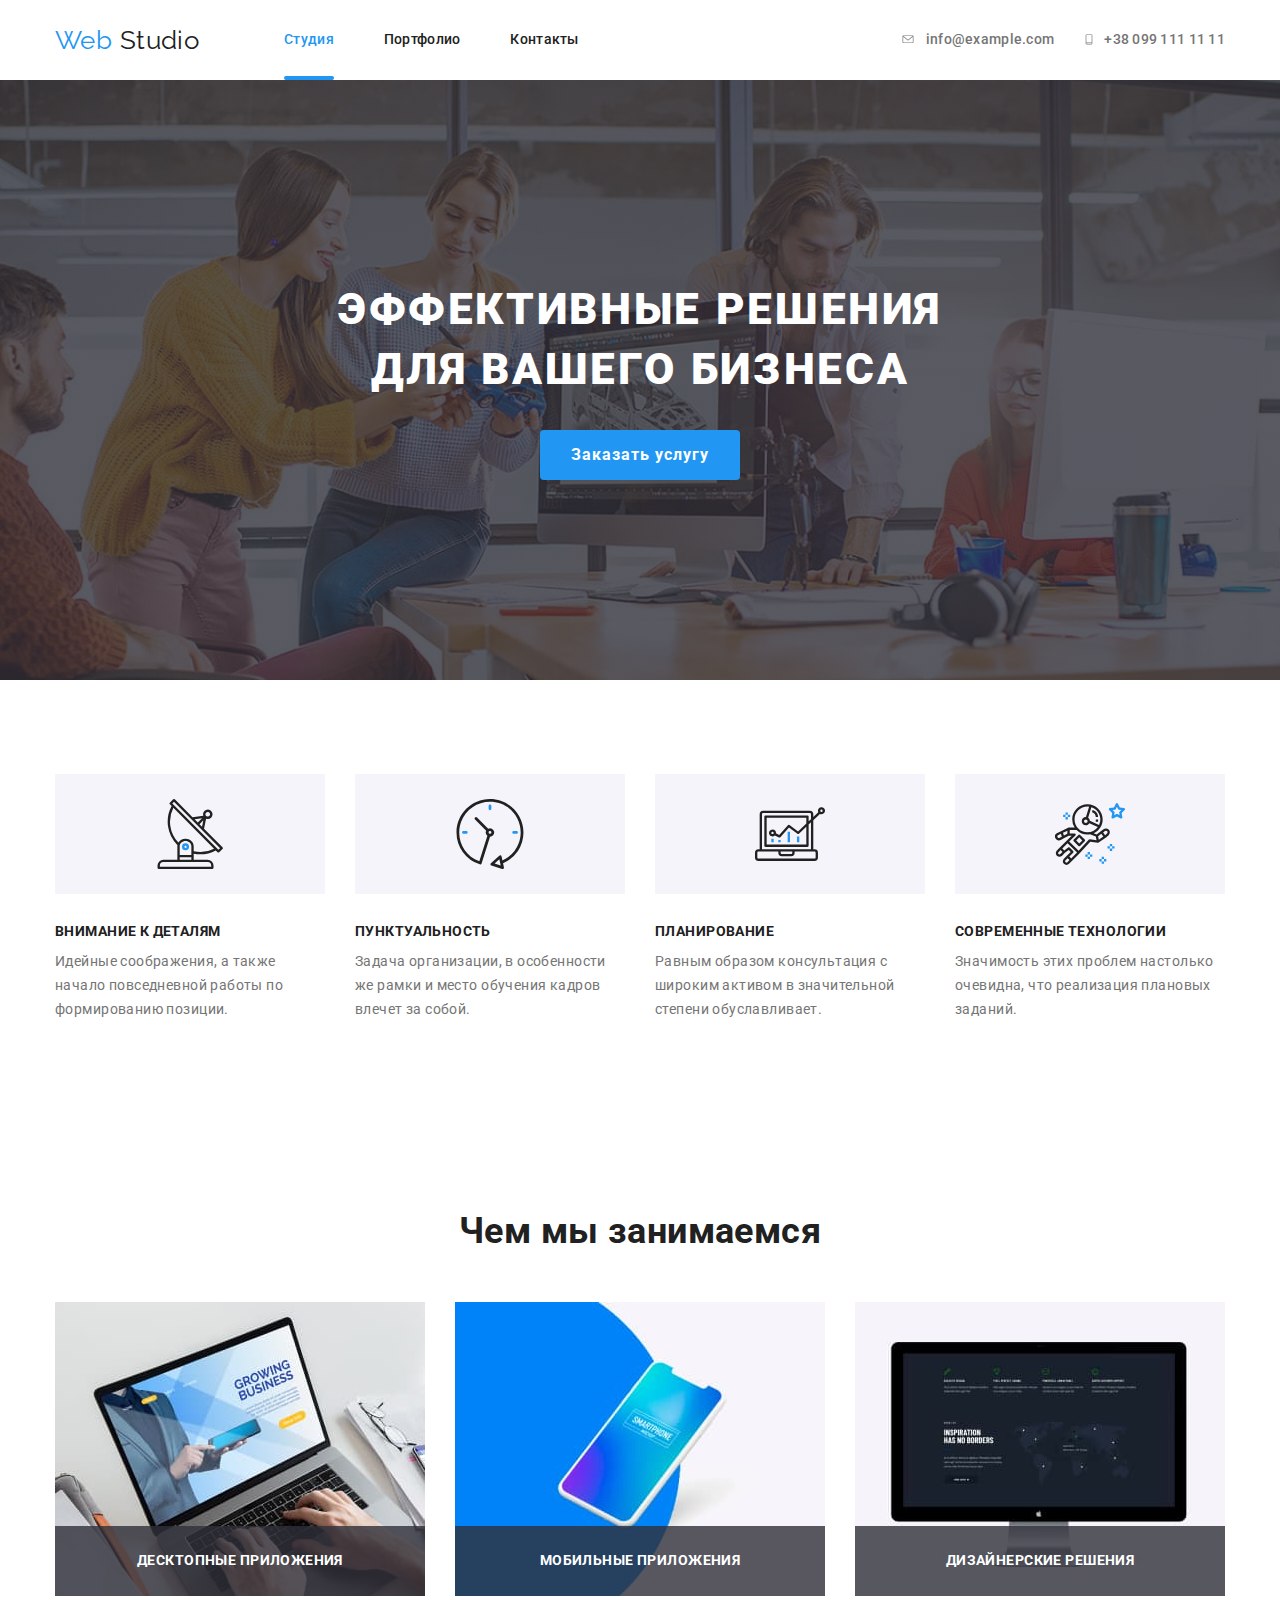
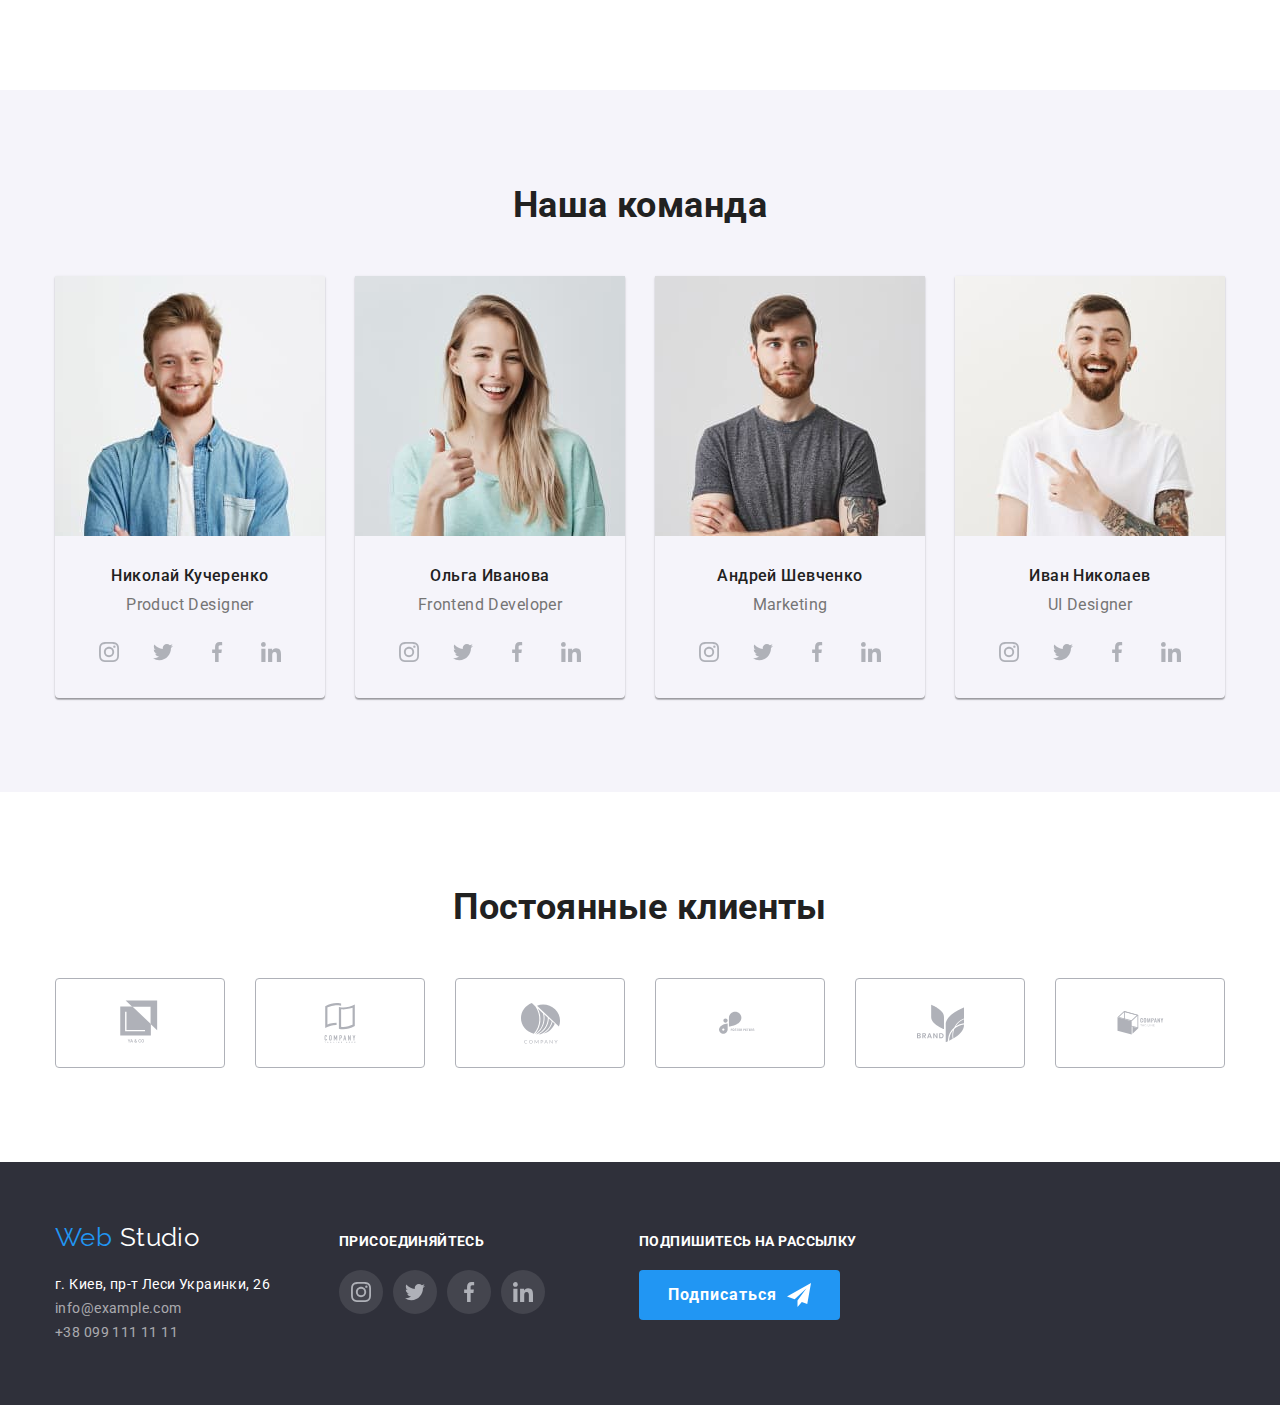
==== index.html @ bb0ca339 "Added copy of previous work" ====
<!DOCTYPE html>
<html lang="ru">
  <head>
    <meta charset="UTF-8" />
    <meta http-equiv="X-UA-Compatible" content="IE=edge" />
    <meta name="viewport" content="width=device-width, initial-scale=1.0" />
    <title>Web Studio</title>
    <!-- <link rel="preconnect" href="https://fonts.googleapis.com" />
    <link rel="preconnect" href="https://fonts.gstatic.com" crossorigin /> -->
    <link
      href="https://fonts.googleapis.com/css2?family=Raleway:wght@700&family=Roboto:wght@400;500;700;900&display=swap"
      rel="stylesheet"
    />
    <link
      rel="stylesheet"
      href="https://cdnjs.cloudflare.com/ajax/libs/modern-normalize/1.1.0/modern-normalize.min.css"
    />
    <link rel="stylesheet" href="./css/styles.css" />
  </head>
  <body>
    <header>
      <div class="container main-nav">
        <nav class="nav-part">
          <a href="/" class="logo">Web <span class="logo-part">Studio</span></a>

          <ul class="site-nav list">
            <li class="item"><a href="/" class="link current">Студия</a></li>
            <li class="item"><a href="./portfolio.html" class="link">Портфолио</a></li>
            <li class="item"><a href="" class="link">Контакты</a></li>
          </ul>
        </nav>

        <ul class="auth-nav list">
          <li class="item">
            <a href="mailto:info@example.com" class="link">
              <svg class="icon-auth" width="16" height="11">
                <use href="./images/icons.svg#envelope"></use>
              </svg>
              info@example.com</a
            >
          </li>
          <li class="item">
            <a href="tel:+380991111111" class="link">
              <svg class="icon-auth" width="10" height="15">
                <use href="./images/icons.svg#phone"></use>
              </svg>
              +38 099 111 11 11</a
            >
          </li>
        </ul>
      </div>
    </header>

    <main>
      <section class="hero overlay">
        <div class="hero-container">
          <h1 class="hero-title">Эффективные решения для вашего бизнеса</h1>
          <button type="button" class="button" data-modal-open>Заказать услугу</button>
        </div>
      </section>

      <section class="benefits section">
        <div class="container">
          <h2 class="title visually-hidden">Наши преимущества</h2>
          <ul class="list">
            <li class="item">
              <div class="icon">
                <svg class="icon-benefits">
                  <use href="./images/icons.svg#satellite"></use>
                </svg>
              </div>
              <h3 class="upper subtitle">Внимание к деталям</h3>
              <p class="description">
                Идейные соображения, а также начало повседневной работы по формированию позиции.
              </p>
            </li>
            <li class="item">
              <div class="icon">
                <svg class="icon-benefits">
                  <use href="./images/icons.svg#clock"></use>
                </svg>
              </div>
              <h3 class="upper subtitle">Пунктуальность</h3>
              <p class="description">
                Задача организации, в особенности же рамки и место обучения кадров влечет за собой.
              </p>
            </li>
            <li class="item">
              <div class="icon">
                <svg class="icon-benefits">
                  <use href="./images/icons.svg#diagram"></use>
                </svg>
              </div>
              <h3 class="upper subtitle">Планирование</h3>
              <p class="description">
                Равным образом консультация с широким активом в значительной степени обуславливает.
              </p>
            </li>
            <li class="item">
              <div class="icon">
                <svg class="icon-benefits">
                  <use href="./images/icons.svg#astronaut"></use>
                </svg>
              </div>
              <h3 class="upper subtitle">Современные технологии</h3>
              <p class="description">
                Значимость этих проблем настолько очевидна, что реализация плановых заданий.
              </p>
            </li>
          </ul>
        </div>
      </section>

      <section class="works section">
        <div class="container">
          <h2 class="title">Чем мы занимаемся</h2>
          <ul class="list">
            <li class="item">
              <img src="./images/desktop.jpg" alt="Работа в десктопном приложении" width="370" />
              <h3 class="upper">Десктопные приложения</h3>
            </li>
            <li class="item">
              <img src="./images/mobile.jpg" alt="Приложение на мобильном телефоне" width="370" />
              <h3 class="upper">Мобильные приложения</h3>
            </li>
            <li class="item">
              <img src="./images/design.jpg" alt="Макет дизайна" width="370" />
              <h3 class="upper">Дизайнерские решения</h3>
            </li>
          </ul>
        </div>
      </section>

      <section class="team section">
        <div class="container">
          <h2 class="title">Наша команда</h2>
          <ul class="card list">
            <li class="item">
              <img src="./images/nikolay.jpg" alt="Фото Николая" width="270" />
              <div class="card-content">
                <h3 class="member">Николай Кучеренко</h3>
                <p class="profession">Product Designer</p>
                <ul class="social list">
                  <li>
                    <a href="" class="social-link" aria-label="Instagram">
                      <svg class="icon-social">
                        <use href="./images/icons.svg#instagram"></use>
                      </svg>
                    </a>
                  </li>
                  <li>
                    <a href="" class="social-link" aria-label="Twitter"
                      ><svg class="icon-social">
                        <use href="./images/icons.svg#twitter"></use>
                      </svg>
                    </a>
                  </li>
                  <li>
                    <a href="" class="social-link" aria-label="Facebook"
                      ><svg class="icon-social">
                        <use href="./images/icons.svg#facebook"></use>
                      </svg>
                    </a>
                  </li>
                  <li>
                    <a href="" class="social-link" aria-label="LinkedIn"
                      ><svg class="icon-social">
                        <use href="./images/icons.svg#linkedin"></use>
                      </svg>
                    </a>
                  </li>
                </ul>
              </div>
            </li>
            <li class="item">
              <img src="./images/olga.jpg" alt="Фото Ольги" width="270" />
              <div class="card-content">
                <h3 class="member">Ольга Иванова</h3>
                <p class="profession">Frontend Developer</p>
                <ul class="social list">
                  <li>
                    <a href="" class="social-link" aria-label="Instagram">
                      <svg class="icon-social">
                        <use href="./images/icons.svg#instagram"></use>
                      </svg>
                    </a>
                  </li>
                  <li>
                    <a href="" class="social-link" aria-label="Twitter"
                      ><svg class="icon-social">
                        <use href="./images/icons.svg#twitter"></use>
                      </svg>
                    </a>
                  </li>
                  <li>
                    <a href="" class="social-link" aria-label="Facebook"
                      ><svg class="icon-social">
                        <use href="./images/icons.svg#facebook"></use>
                      </svg>
                    </a>
                  </li>
                  <li>
                    <a href="" class="social-link" aria-label="LinkedIn"
                      ><svg class="icon-social">
                        <use href="./images/icons.svg#linkedin"></use>
                      </svg>
                    </a>
                  </li>
                </ul>
              </div>
            </li>
            <li class="item">
              <img src="./images/andrew.jpg" alt="Фото Андрея" width="270" />
              <div class="card-content">
                <h3 class="member">Андрей Шевченко</h3>
                <p class="profession">Marketing</p>
                <ul class="social list">
                  <li>
                    <a href="" class="social-link" aria-label="Instagram">
                      <svg class="icon-social">
                        <use href="./images/icons.svg#instagram"></use>
                      </svg>
                    </a>
                  </li>
                  <li>
                    <a href="" class="social-link" aria-label="Twitter"
                      ><svg class="icon-social">
                        <use href="./images/icons.svg#twitter"></use>
                      </svg>
                    </a>
                  </li>
                  <li>
                    <a href="" class="social-link" aria-label="Facebook"
                      ><svg class="icon-social">
                        <use href="./images/icons.svg#facebook"></use>
                      </svg>
                    </a>
                  </li>
                  <li>
                    <a href="" class="social-link" aria-label="LinkedIn"
                      ><svg class="icon-social">
                        <use href="./images/icons.svg#linkedin"></use>
                      </svg>
                    </a>
                  </li>
                </ul>
              </div>
            </li>
            <li class="item">
              <img src="./images/ivan.jpg" alt="Фото Ивана" width="270" />
              <div class="card-content">
                <h3 class="member">Иван Николаев</h3>
                <p class="profession">UI Designer</p>
                <ul class="social list">
                  <li>
                    <a href="" class="social-link" aria-label="Instagram">
                      <svg class="icon-social">
                        <use href="./images/icons.svg#instagram"></use>
                      </svg>
                    </a>
                  </li>
                  <li>
                    <a href="" class="social-link" aria-label="Twitter"
                      ><svg class="icon-social">
                        <use href="./images/icons.svg#twitter"></use>
                      </svg>
                    </a>
                  </li>
                  <li>
                    <a href="" class="social-link" aria-label="Facebook"
                      ><svg class="icon-social">
                        <use href="./images/icons.svg#facebook"></use>
                      </svg>
                    </a>
                  </li>
                  <li>
                    <a href="" class="social-link" aria-label="LinkedIn"
                      ><svg class="icon-social">
                        <use href="./images/icons.svg#linkedin"></use>
                      </svg>
                    </a>
                  </li>
                </ul>
              </div>
            </li>
          </ul>
        </div>
      </section>

      <section class="clients section">
        <div class="container">
          <h2 class="title">Постоянные клиенты</h2>
          <ul class="list">
            <li>
              <a href="" class="link">
                <svg class="icon-clients" width="45" height="50">
                  <use href="./images/icons.svg#client-1"></use>
                </svg>
              </a>
            </li>
            <li>
              <a href="" class="link"
                ><svg class="icon-clients" width="40" height="52">
                  <use href="./images/icons.svg#client-2"></use>
                </svg>
              </a>
            </li>
            <li>
              <a href="" class="link"
                ><svg class="icon-clients" width="41" height="43">
                  <use href="./images/icons.svg#client-3"></use>
                </svg>
              </a>
            </li>
            <li>
              <a href="" class="link"
                ><svg class="icon-clients" width="80" height="42">
                  <use href="./images/icons.svg#client-4"></use>
                </svg>
              </a>
            </li>
            <li>
              <a href="" class="link"
                ><svg class="icon-clients" width="59" height="47">
                  <use href="./images/icons.svg#client-5"></use>
                </svg>
              </a>
            </li>
            <li>
              <a href="" class="link"
                ><svg class="icon-clients" width="89" height="46">
                  <use href="./images/icons.svg#client-6"></use>
                </svg>
              </a>
            </li>
          </ul>
        </div>
      </section>
    </main>

    <footer class="page-footer">
      <div class="container">
        <div class="address">
          <a href="/" class="logo">Web <span class="logo-part inverse">Studio</span></a>
          <address class="location">
            г. Киев, пр-т Леси Украинки, 26
            <a href="mailto:info@example.com" class="contacts link">info@example.com</a>
            <a href="tel:+380991111111" class="contacts link">+38 099 111 11 11</a>
          </address>
        </div>
        <div class="links">
          <b class="join">присоединяйтесь</b>
          <ul class="social list">
            <li class="item">
              <a href="" class="social-link" aria-label="Instagram">
                <svg class="icon-social">
                  <use href="./images/icons.svg#instagram"></use>
                </svg>
              </a>
            </li>
            <li class="item">
              <a href="" class="social-link" aria-label="Twitter"
                ><svg class="icon-social">
                  <use href="./images/icons.svg#twitter"></use>
                </svg>
              </a>
            </li>
            <li class="item">
              <a href="" class="social-link" aria-label="Facebook"
                ><svg class="icon-social">
                  <use href="./images/icons.svg#facebook"></use>
                </svg>
              </a>
            </li>
            <li class="item">
              <a href="" class="social-link" aria-label="LinkedIn"
                ><svg class="icon-social">
                  <use href="./images/icons.svg#linkedin"></use>
                </svg>
              </a>
            </li>
          </ul>
        </div>
        <div class="subscribe">
          <b class="join">Подпишитесь на рассылку</b>
          <button class="button">
            Подписаться
            <svg class="icon-send" width="24" height="24">
              <use href="./images/icons.svg#icon-send"></use>
            </svg>
          </button>
        </div>
      </div>
    </footer>
    <div class="backdrop is-hidden" data-modal>
      <div class="modal">
        <button type="button" class="button" data-modal-close>Закрыть</button>
      </div>
    </div>
    <script src="./js/modal.js"></script>
  </body>
</html>
---- css/styles.css ----
:root {
    --primary-bg-color: #FFFFFF;
    --secondary-bg-color: #F5F4FA;
    --footer-bg-color: #2F303A;
    --main-text-color: #757575;
    --title-text-color: #212121;
    --white-text-color: #FFFFFF;
    --accent-color: #2196F3;
}

body {
    background-color: var(--primary-bg-color);
    color: var(--main-text-color);

    font-family: 'Roboto', sans-serif;
    font-size: 14px;
    line-height: 1.14;
    letter-spacing: 0.03em;

}

.list {
    list-style: none;
    margin: 0;
    padding: 0;
}

.link {
    display: block;

    text-decoration: none;

    transition: color 250ms cubic-bezier(0.4, 0, 0.2, 1);
}

.visually-hidden {
    position: absolute;
    width: 1px;
    height: 1px;
    margin: -1px;
    border: 0;
    padding: 0;

    white-space: nowrap;
    clip-path: inset(100%);
    clip: rect(0 0 0 0);
    overflow: hidden;
}

.container {
    width: 1200px;
    padding-left: 15px;
    padding-right: 15px;
    margin-left: auto;
    margin-right: auto;
}

.section {
    padding-top: 94px;
    padding-bottom: 94px;
}

.title {
    margin-top: 0;
    margin-bottom: 50px;

    font-size: 36px;
    line-height: 1.17;
    text-align: center;
    color: var(--title-text-color);
}

.subtitle {
    margin: 0;

    font-size: inherit;
    color: var(--title-text-color);
}

img {
    display: block;
    max-width: 100%;
    height: auto;
}

.page-header {
    border-bottom: 1px solid #ECECEC;
}

.logo {
    font-family: 'Raleway', sans-serif;
    font-size: 26px;
    line-height: 1.19;
    text-decoration: none;
    color: var(--accent-color);
}

.nav-part .logo {
    margin-right: 85px;
}

.logo-part {
    color: var(--title-text-color);
}

.main-nav {
    display: flex;
    justify-content: space-between;
    align-items: center;
}

.nav-part {
    display: flex;
    align-items: center;
}

.site-nav .link {
    padding-top: 32px;
    padding-bottom: 32px;

    font-weight: 500;
    letter-spacing: 0.02em;
    color: var(--title-text-color);
}

.site-nav {
    display: flex;
}

.site-nav .item:not(:last-child) {
    margin-right: 50px;
}

.site-nav .current {
    color: var(--accent-color);
}

.site-nav .item {
    position: relative;
}

.site-nav .current::after {
    position: absolute;
    bottom: 0;
    content: '';
    display: block;
    width: 100%;
    height: 4px;
    background-color: var(--accent-color);
    border-radius: 2px;
}

.auth-nav {
    display: flex;
}

.auth-nav .link {
    display: flex;
    align-items: center;

    font-weight: 500;
    letter-spacing: 0.02em;
    color: var(--main-text-color);

    fill: #757575;

    transition: color 250ms cubic-bezier(0.4, 0, 0.2, 1), fill 250ms cubic-bezier(0.4, 0, 0.2, 1);
}

.auth-nav .link:hover,
.auth-nav .link:focus {
    fill: var(--accent-color);
}

.auth-nav .item:not(:last-child) {
    margin-right: 30px;
}

.icon-auth {
    margin-right: 10px;
}

.overlay {
    max-width: 1600px;
    height: 600px;
    margin-right: auto;
    margin-left: auto;

    background-image: linear-gradient(rgba(47, 48,
                58, 0.8), rgba(47, 48,
                58, 0.8)), url('../images/header.jpg');
    background-repeat: no-repeat;
    background-position: center;

}

.hero-container {
    max-width: 696px;
    text-align: center;
    margin-right: auto;
    margin-left: auto;
    padding: 200px 15px 15px;
}

.hero-title {
    margin-top: 0;
    margin-bottom: 30px;

    font-weight: 900;
    font-size: 44px;
    line-height: 1.36;
    text-align: center;
    letter-spacing: 0.06em;
    text-transform: uppercase;

    color: var(--white-text-color);
}

.button {
    display: inline-block;
    min-width: 200px;
    padding: 10px 29px;
    border-radius: 4px;

    font-weight: 700;
    font-size: 16px;
    line-height: 1.88;
    letter-spacing: 0.06em;

    background-color: var(--accent-color);
    color: var(--white-text-color);
    border: none;
    cursor: pointer;
}

.backdrop {
    position: fixed;

    display: block;
    top: 0;
    left: 0;
    width: 100%;
    height: 100%;

    z-index: 1;
    background-color: rgba(0, 0, 0, 0.2);

    opacity: 1;
    transition: opacity 250ms cubic-bezier(0.4, 0, 0.2, 1);
}
.backdrop.is-hidden {
    opacity: 0;
    pointer-events: none;
}

.backdrop.is-hidden .modal {
    transform: translate(-50%, -50%) scale(0.8);
}
.modal {
    position: absolute;
    top: 50%;
    left: 50%;
    
    min-width: 800px;
    min-height: 900px;

    background-color: #FFFFFF;

    transform: translate(-50%, -50%) scale(1);

    transition: transform 250ms cubic-bezier(0.4, 0, 0.2, 1);
}
.benefits .list {
    display: flex;
    flex-basis: calc((100%-90)/4);
}

.benefits .item:not(:last-child) {
    margin-right: 30px;
}

.benefits .subtitle {
    margin-bottom: 10px;
}

.icon {
    display: flex;
    justify-content: center;
    align-items: center;
    width: 270px;
    height: 120px;
    background-color: var(--secondary-bg-color);
    margin-bottom: 30px;
}

.icon-benefits {
    width: 70px;
    height: 70px;
}

.upper {
    text-transform: uppercase;
}

.works .upper {
    position: absolute;
    bottom: 0;

    width: 100%;
    margin: 0;
    padding: 27px;

    font-size: inherit;
    text-align: center;

    color: var(--white-text-color);
    background-color: rgba(47, 48, 58, 0.8);
}

.works .item {
    position: relative;
}

/* .works.section {
   border-top: 1px solid #ECECEC;
} */
.works .list {
    display: flex;
}

.works .item:not(:last-child) {
    margin-right: 30px;
}

.description {
    margin: 0;

    line-height: 1.71;
}

.team {
    background-color: var(--secondary-bg-color);
}

.team .card {
    display: flex;

    font-size: 16px;
    line-height: 1.19;
    text-align: center;
}

.team .item:not(:last-child) {
    margin-right: 30px;
}

.team .item {
    border-radius: 0px 0px 4px 4px;
    box-shadow: 0px 1px 3px rgba(0, 0, 0, 0.12), 0px 1px 1px rgba(0, 0, 0, 0.14), 0px 2px 1px rgba(0, 0, 0, 0.2);
}

.card-content {
    padding: 30px 32px 24px;
}

.team .member {
    margin-top: 0;
    margin-bottom: 10px;

    font-weight: 500;
    font-size: inherit;
    color: var(--title-text-color);
}

.profession {
    margin-top: 0;
    margin-bottom: 16px;
}

.social {
    display: flex;
    justify-content: space-between;

    margin: 0;
    padding: 0;
}

.social-link {
    display: inline-flex;
    justify-content: center;
    align-items: center;

    width: 44px;
    height: 44px;
    border-radius: 50%;

    background-color: transparent;
    fill: #afb1b8;

    transition: background-color 250ms cubic-bezier(0.4, 0, 0.2, 1), fill 250ms cubic-bezier(0.4, 0, 0.2, 1);
}

.icon-social {
    width: 20px;
    height: 20px;  
}

.clients .list {
    display: flex;
    justify-content: space-between;
}

.clients .link {
    display: flex;
    justify-content: center;
    align-items: center;
    width: 170px;
    height: 90px;
    border: 1px solid #AFB1B8;
    border-radius: 4px;

    fill: #AFB1B8;

    transition: border-color 250ms cubic-bezier(0.4, 0, 0.2, 1), fill 250ms cubic-bezier(0.4, 0, 0.2, 1);
}

.clients .link:hover,
.clients .link:focus {
    border-color: var(--accent-color);
    fill: var(--accent-color);
}

.page-footer {
    padding-top: 60px;
    padding-bottom: 60px;

    background-color: var(--footer-bg-color);
}

.page-footer>.container {
    display: flex;
    align-items: baseline;
}

.page-footer .address {
    margin-right: 69px;
}

.page-footer .links {
    margin-right: 94px;
}

.page-footer .social-link {
    background-color: rgba(255, 255, 255, 0.1);
}

.location {
    display: flex;
    flex-direction: column;

    font-style: normal;
    line-height: 1.71;

    color: var(--white-text-color);
}

.location .contacts {
    color: rgba(255, 255, 255, 0.6);
}

.page-footer .logo {
    display: block;
    margin-bottom: 20px;
}

.logo-part.inverse {
    color: var(--white-text-color);
}

.join {
    display: block;
    margin-bottom: 20px;

    text-transform: uppercase;
    color: var(--white-text-color);
}

.links .item+.item {
    margin-left: 10px;
}

.subscribe .button {
    display: flex;
    align-items: center;
}

.icon-send {
    margin-left: 10px;
}

.link:hover,
.link:focus {
    color: var(--accent-color);
}

.social-link:hover, .social-link:focus {
    background-color: var(--accent-color);
    fill: var(--white-text-color);

}





/* Portfolio */
.portfolio .link {
    color: var(--main-text-color);
}

.portfolio .filter {
    display: flex;
    justify-content: center;

    margin-bottom: 50px;
}

.portfolio .examples {
    display: flex;
    flex-wrap: wrap;
}

.btn {
    padding: 6px 22px;
    border-radius: 4px;

    font-family: 'Roboto', sans-serif;
    font-weight: 500;
    font-size: 16px;
    line-height: 1.62;
    text-align: center;

    border: none;
    color: var(--title-text-color);
    background-color: var(--secondary-bg-color);
    cursor: pointer;

    transition: background-color 250ms cubic-bezier(0.4, 0, 0.2, 1), color 250ms cubic-bezier(0.4, 0, 0.2, 1);

}

.btn:hover,
.btn:focus {
    color: var(--white-text-color);
    background-color: var(--accent-color);

}

.examples .item {
    flex-basis: calc((100% - 60px) / 3);
    margin-right: 30px;
    margin-bottom: 30px;

    border-top-left-radius: 5px;
    border-top-right-radius: 5px;

    transition: transform 250ms cubic-bezier(0.4, 0, 0.2, 1);

}

.examples .item:nth-child(3n) {
    margin-right: 0;
}

.examples .item:nth-last-child(-n + 3) {
    margin-bottom: 0;
}

.examples .item:hover {
    box-shadow: 0px 1px 1px rgba(0, 0, 0, 0.12), 0px 4px 4px rgba(0, 0, 0, 0.06), 1px 4px 6px rgba(0, 0, 0, 0.16);
}

.examples-thumb {
    position: relative;
    overflow: hidden;
}

.examples-overlay {
    position: absolute;
    
    top: 0;
    left: 0;
    width: 100%;
    height: 100%;
    padding: 63px 24px;
    background-color: rgba(33, 150, 243, 0.9);
    
    transform: translateY(100%);
    
    transition: transform 250ms cubic-bezier(0.4, 0, 0.2, 1);
    
    pointer-events: none;
}


.examples .item:hover .examples-overlay,
.examples .item:focus .examples-overlay {
    transform: translateY(0);
}
.filter .item+.item {
    margin-left: 8px;
}

.filter .item:hover,
.filter .item:focus {
    box-shadow: 0px 3px 1px rgba(0, 0, 0, 0.1), 0px 1px 2px rgba(0, 0, 0, 0.08), 0px 2px 2px rgba(0, 0, 0, 0.12);
}

.caption {
    margin: 0;
}

.headline {
    margin-top: 0;
    margin-bottom: 4px;

    font-size: 18px;
    line-height: 2;
    letter-spacing: 0.06em;

    color: var(--title-text-color);
}

.type {
    margin: 0;

    font-size: 16px;
    line-height: 1.88;
}

.text-content {
    padding: 20px 24px;
    border: 1px solid #EEEEEE;
    border-top: none;
    border-bottom-left-radius: 5px;
    border-bottom-right-radius: 5px;
}

.descr {

    margin: 0;

    font-size: 18px;
    line-height: 1.56;

    color: var(--white-text-color);
}
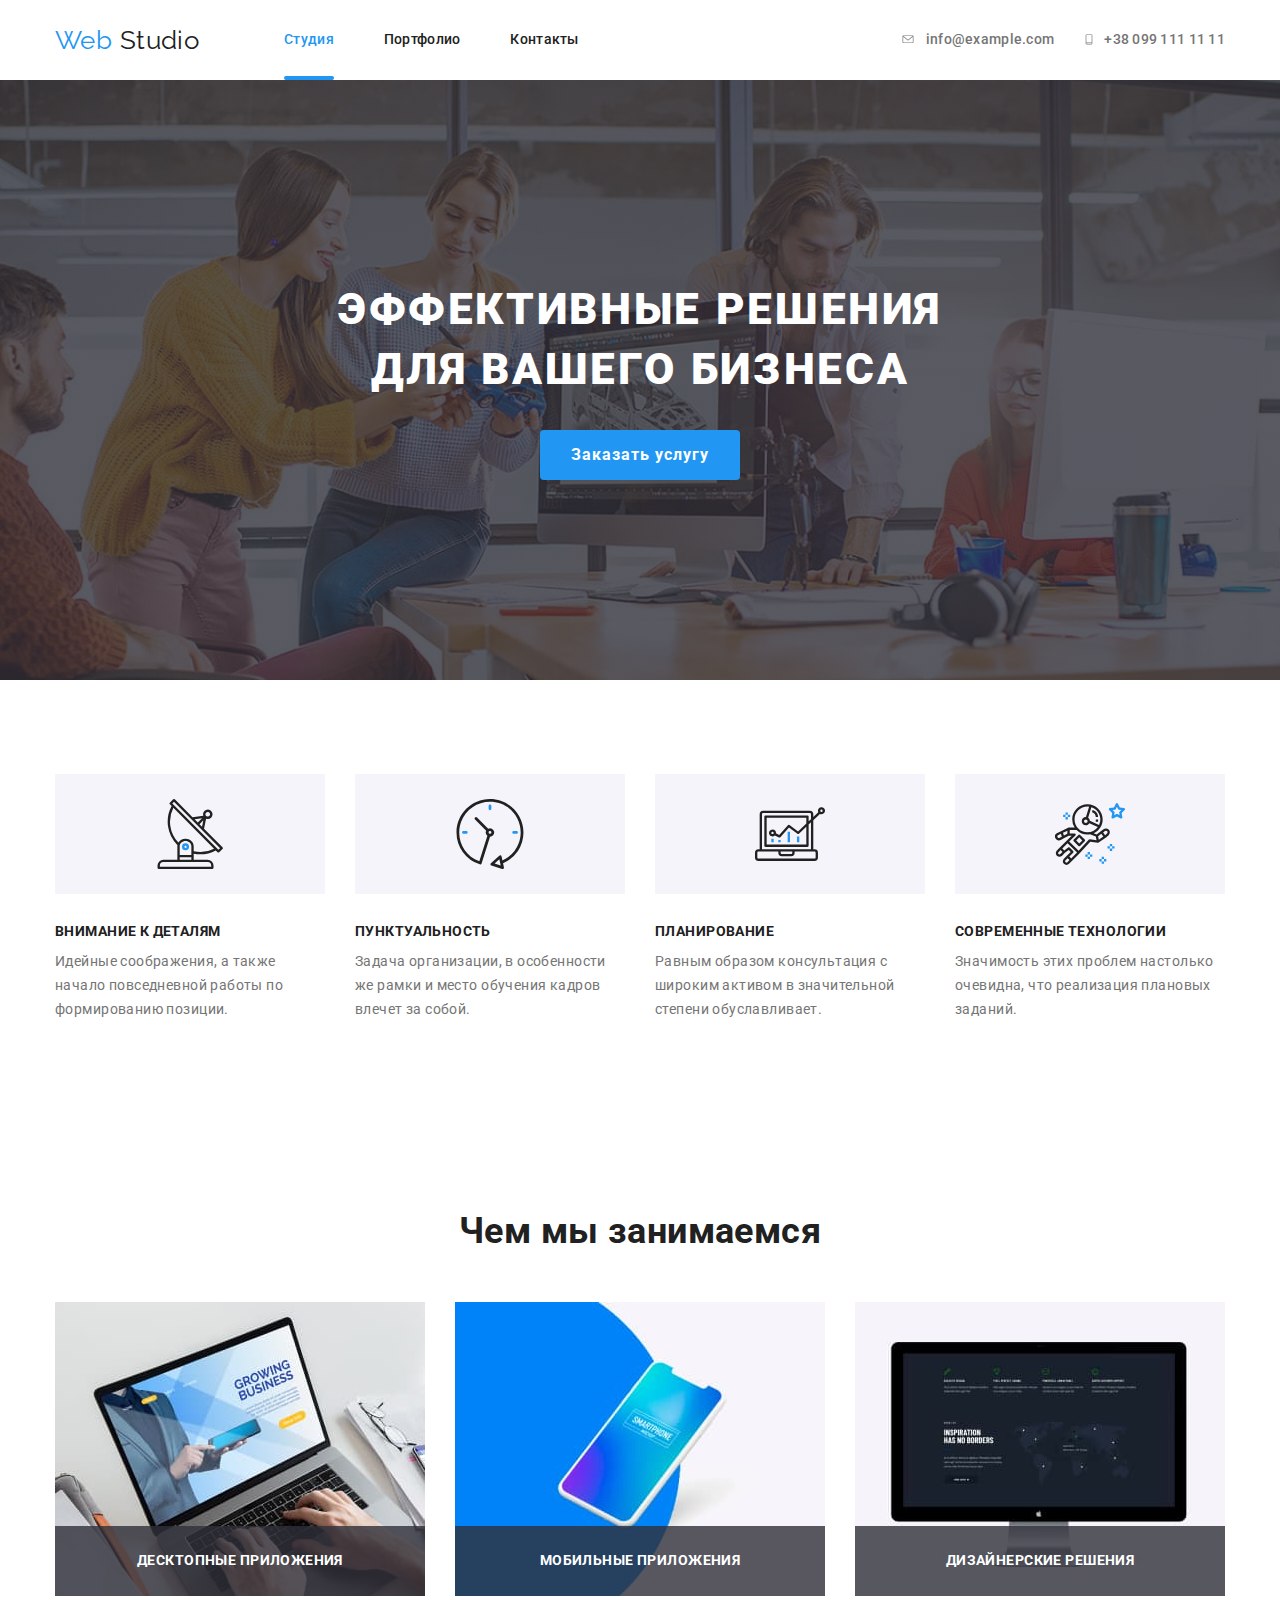
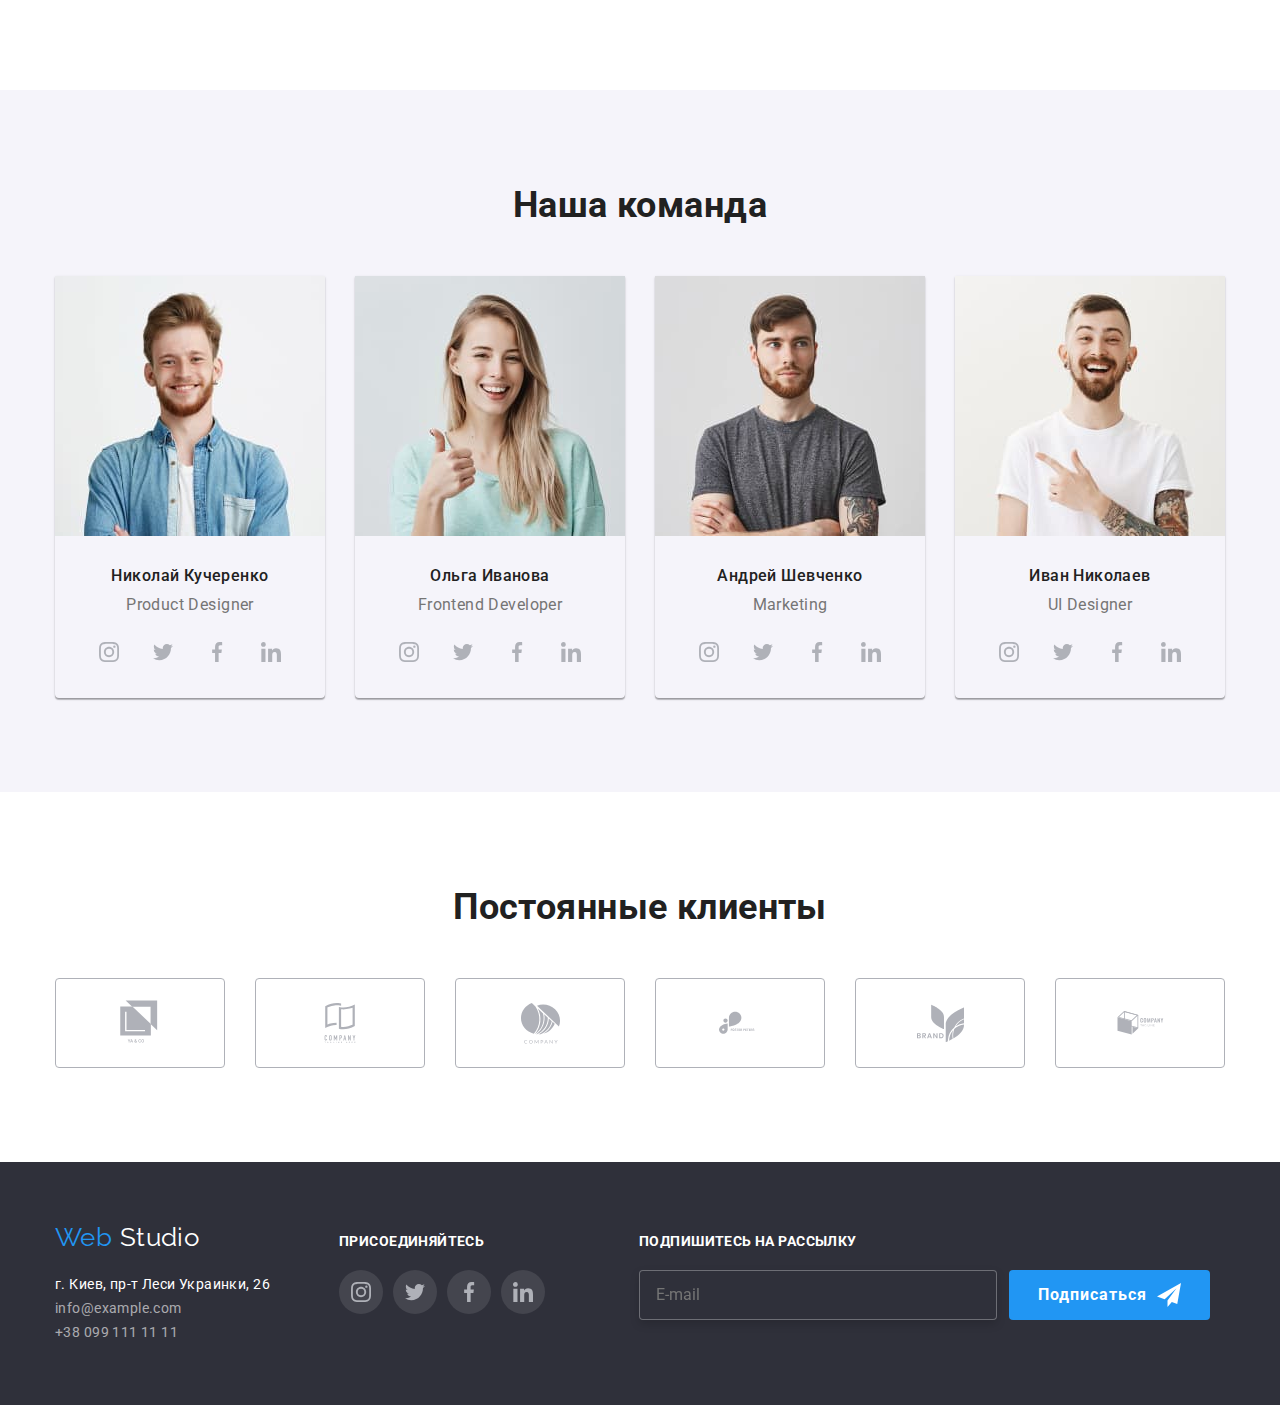
==== commit 3750396c: "Added forms and styles for them (modal window+footer)" ====
--- a/index.html
+++ b/index.html
@@ -383,18 +383,76 @@
         </div>
         <div class="subscribe">
           <b class="join">Подпишитесь на рассылку</b>
-          <button class="button">
+          <form class="footer-form">
+            <label>
+              <input type="email" class="footer-input" name="email" placeholder="E-mail" />
+            </label>
+          <button type="submit" class="button">
             Подписаться
             <svg class="icon-send" width="24" height="24">
               <use href="./images/icons.svg#icon-send"></use>
             </svg>
           </button>
+          </form>
         </div>
       </div>
     </footer>
     <div class="backdrop is-hidden" data-modal>
       <div class="modal">
-        <button type="button" class="button" data-modal-close>Закрыть</button>
+        <form class="form">
+          <button type="button" class="button-close" data-modal-close>
+            <svg class="icon-close" width="18" height="18">
+              <use href="./images/icons.svg#icon-close"></use>
+            </svg>
+          </button>
+          <h2 class="form-subtitle">Оставьте свои данные, мы вам перезвоним</h2>
+
+          <label class="form-field">
+            <input type="tel" class="form-input" name="user-name" placeholder=" " />
+            <span class="form-label">Имя</span>
+            <span class="form-icon">
+              <svg class="form-person" width="18" height="18">
+                <use href="./images/icons.svg#form-person"></use>
+              </svg>
+            </span>
+          </label>
+
+          <label class="form-field">
+            <input type="tel" class="form-input" name="phone-number" placeholder=" " />
+            <span class="form-label">Телефон</span>
+            <span class="form-icon">
+              <svg class="form-phone" width="18" height="18">
+                <use href="./images/icons.svg#form-phone"></use>
+              </svg>
+            </span>
+          </label>
+
+          <label class="form-field">
+            <input type="email" class="form-input" name="user-email" placeholder=" " />
+            <span class="form-label">Почта</span>
+            <span class="form-icon">
+              <svg class="form-mail" width="18" height="18">
+                <use href="./images/icons.svg#form-email"></use>
+              </svg>
+            </span>
+          </label>
+
+          <label class="form-field comment">
+            <textarea name="feedback" class="form-feedback" rows="10" placeholder=" "></textarea>
+            <span class="form-comment">Комментарий</span>
+          </label>
+
+          <label class="form-field policy">
+            <span class="policy-text"
+              >Соглашаюсь с рассылкой и принимаю
+              <a href="#" class="policy-doc">Условия договора</a></span
+            >
+            <input type="checkbox" class="checkbox" name="policy" />
+            <span class="icon-checkbox"></span>
+          </label>
+
+          <button type="submit" class="button form-send">Отправить</button>
+        </form>
       </div>
     </div>
     <script src="./js/modal.js"></script>
--- a/css/styles.css
+++ b/css/styles.css
@@ -261,10 +261,11 @@
     top: 50%;
     left: 50%;
     
-    min-width: 800px;
-    min-height: 900px;
+    /* min-width: 800px;
+    min-height: 900px; */
 
     background-color: #FFFFFF;
+  
 
     transform: translate(-50%, -50%) scale(1);
 
@@ -484,6 +485,24 @@
     text-transform: uppercase;
     color: var(--white-text-color);
 }
+.footer-form {
+    display: flex;
+}
+.footer-input {
+    width: 358px;
+    padding: 15px 16px;
+    margin-right: 12px;
+   
+   background-color: var(--footer-bg-color);
+   border: 1px solid rgba(255, 255, 255, 0.3);
+   filter: drop-shadow(0px 4px 4px rgba(0, 0, 0, 0.15));
+   border-radius: 4px;
+
+   font-size: 16px;
+   color: var(--white-text-color);
+
+
+}
 
 .links .item+.item {
     margin-left: 10px;
@@ -498,6 +517,158 @@
     margin-left: 10px;
 }
 
+
+.form {
+    display: flex;
+    flex-direction: column;
+    width: 528px;
+    padding: 40px;
+
+    box-shadow: 0px 1px 3px rgba(0, 0, 0, 0.12), 0px 1px 1px rgba(0, 0, 0, 0.14), 0px 2px 1px rgba(0, 0, 0, 0.2);
+        border-radius: 4px;
+
+}
+ .form-input {
+    width: 100%;
+    padding: 12px 16px;
+    padding-left: 42px;
+    border: 1px solid rgba(33, 33, 33, 0.2);
+    border-radius: 4px;
+
+    transition: border-color 250ms cubic-bezier(0.4, 0, 0.2, 1);
+ }
+.form-subtitle {
+    margin: 0;
+    margin-bottom: 30px;
+    
+    color: var(--title-text-color);
+    font-size: 20px;
+    line-height: 1.17;
+    text-align: center;
+}
+
+.form-field {
+    position: relative;
+    display: block;  
+}
+
+.form-label {
+    position: absolute;
+    top: 50%;
+    left: 42px;
+    transform: translateY(-50%);
+
+    transition: transform 250ms cubic-bezier(0.4, 0, 0.2, 1), color 250ms cubic-bezier(0.4, 0, 0.2, 1);
+
+}
+.form-input:focus {
+    border-color: var(--accent-color);
+}
+.form-input:focus + .form-label, .form-input:not(:placeholder-shown)+.form-label {
+    color: var(--accent-color);
+    transform: translate(-25px, -40px);
+
+   
+}.form-icon {
+    position: absolute;
+    top: 50%;
+    left: 18px;
+    transform: translateY(-50%);
+
+    transition: fill 250ms cubic-bezier(0.4, 0, 0.2, 1);
+}
+.form-input:focus ~ .form-icon, .form-input:not(:placeholder-shown) ~ .form-icon {
+   fill: var(--accent-color);
+}
+.form-field:nth-child(n+3) {
+    margin-bottom: 28px;
+}
+.comment {
+    margin-bottom: 20px;
+}
+.form-feedback {
+    width: 100%;
+    padding: 12px 16px;
+    border: 1px solid rgba(33, 33, 33, 0.2);
+    border-radius: 4px;
+
+    resize: none;
+}
+.form-comment {
+    position: absolute;
+    top: 12px;
+    left: 16px;
+
+    transition: transform 250ms cubic-bezier(0.4, 0, 0.2, 1), color 250ms cubic-bezier(0.4, 0, 0.2, 1);
+}
+.form-feedback:focus + .form-comment, .form-input:not(:placeholder-shown) + .form-comment {
+    color: var(--accent-color);
+    transform: translate(0px, -30px);
+}
+.checkbox {
+    position: absolute;
+    width: 1px;
+    height: 1px;
+    margin: -1px;
+    border: 0;
+    padding: 0;
+    clip: rect(0 0 0 0);
+    overflow: hidden;
+}
+ .icon-checkbox {
+    display: block;
+    width: 15px;
+    height: 16px;
+    border: 2px solid #212121;
+    border-radius: 2px;  
+    margin-right: 7px;
+}
+.checkbox:checked + .icon-checkbox {
+    border-color: var(--accent-color);
+    background-color: var(--accent-color);
+    background-image: url('../images/check.svg');
+    background-size: contain;
+    background-repeat: no-repeat;
+    background-origin: border-box;
+}
+
+.policy {
+    display: flex;
+    flex-direction: row-reverse;
+    margin-bottom: 30px;
+    justify-content: center;
+    align-items: center;
+}
+.policy-doc {
+    color: var(--accent-color);
+}
+.policy-text {
+    line-height: 1.72;
+}
+.form-send {
+    margin-right: auto;
+    margin-left: auto;
+}
+.button-close {
+ position: absolute;
+ top: 8px;
+ right: 8px;
+  display: flex;
+  align-items: center;
+  background-color: var(--primary-bg-color);
+  width: 30px;
+  height: 30px;
+  border-radius: 50%;
+  border: 1px solid rgba(0, 0, 0, 0.1);
+  text-align: center;
+  cursor: pointer;
+}
+.icon-close {
+    transition: fill 250ms cubic-bezier(0.4, 0, 0.2, 1);
+}
+.button-close:focus > .icon-close, .button-close:hover > .icon-close {
+    fill: var(--accent-color);
+}
 .link:hover,
 .link:focus {
     color: var(--accent-color);
